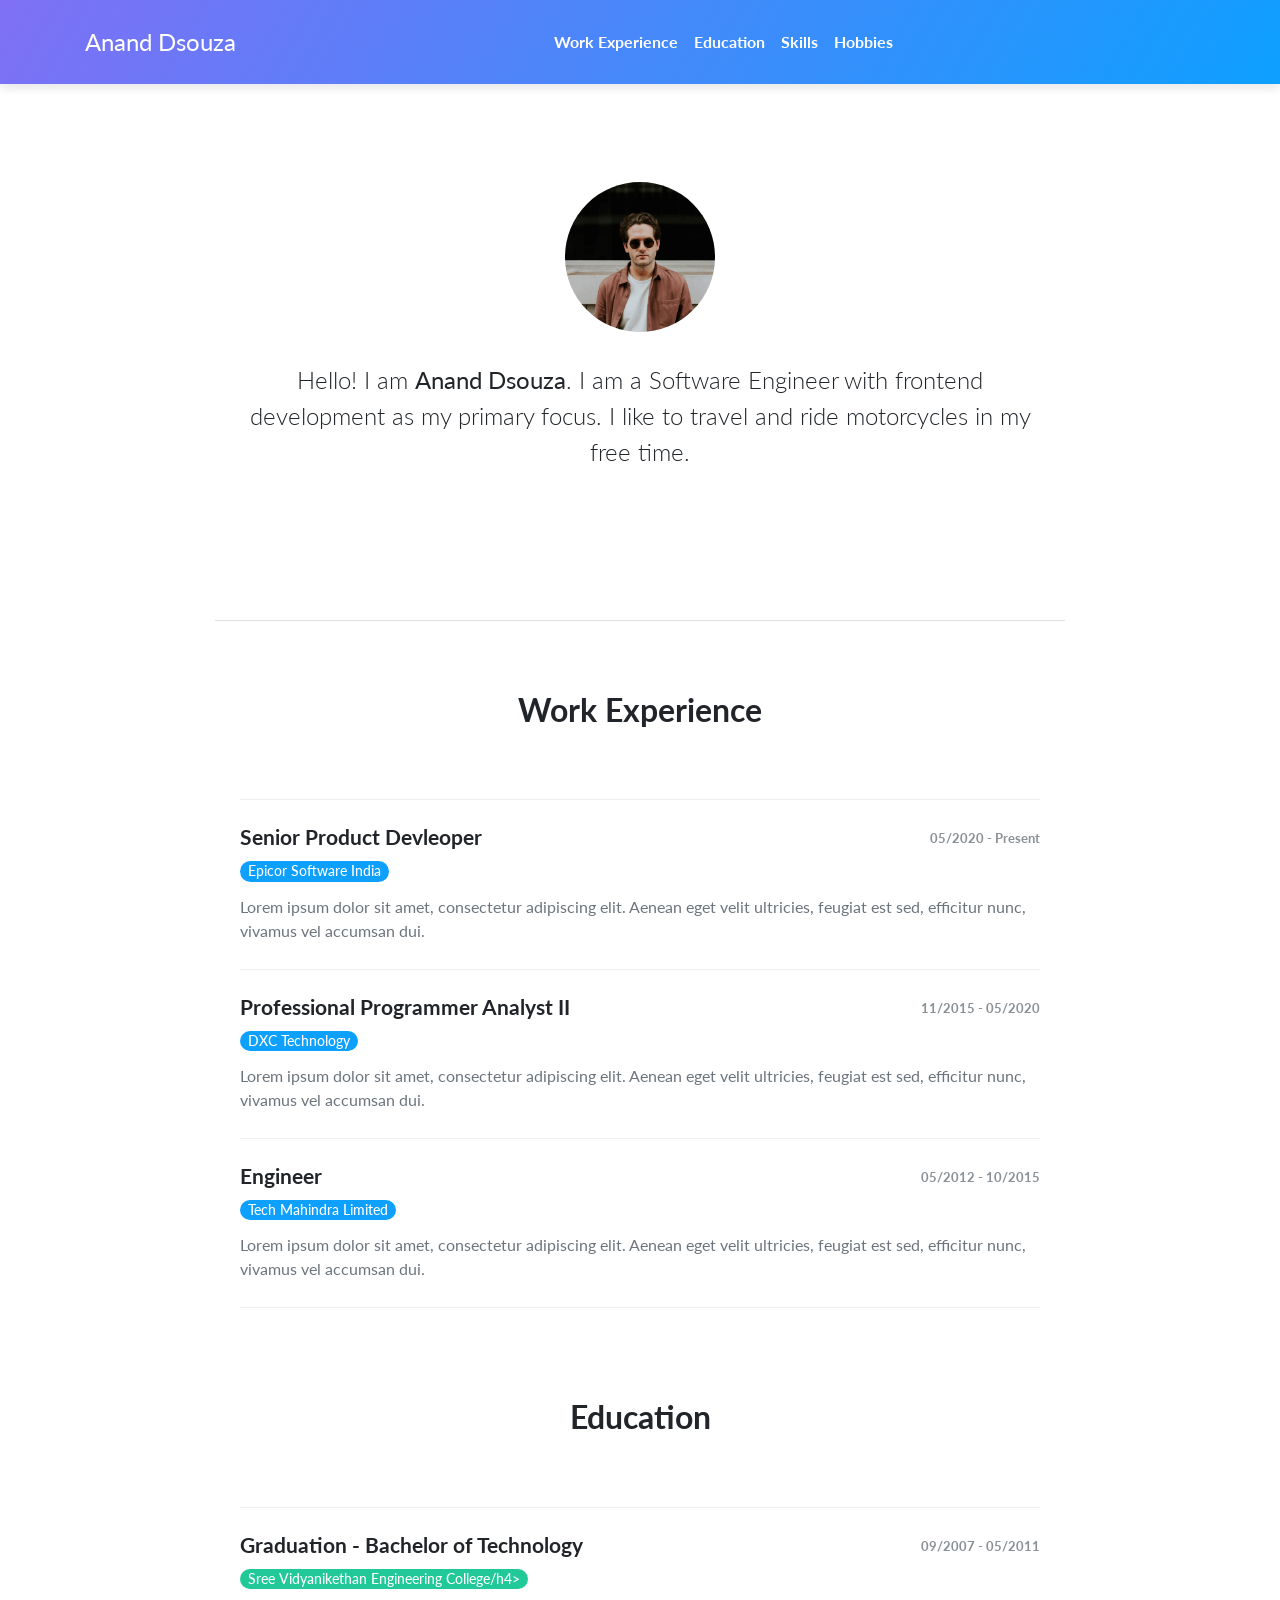
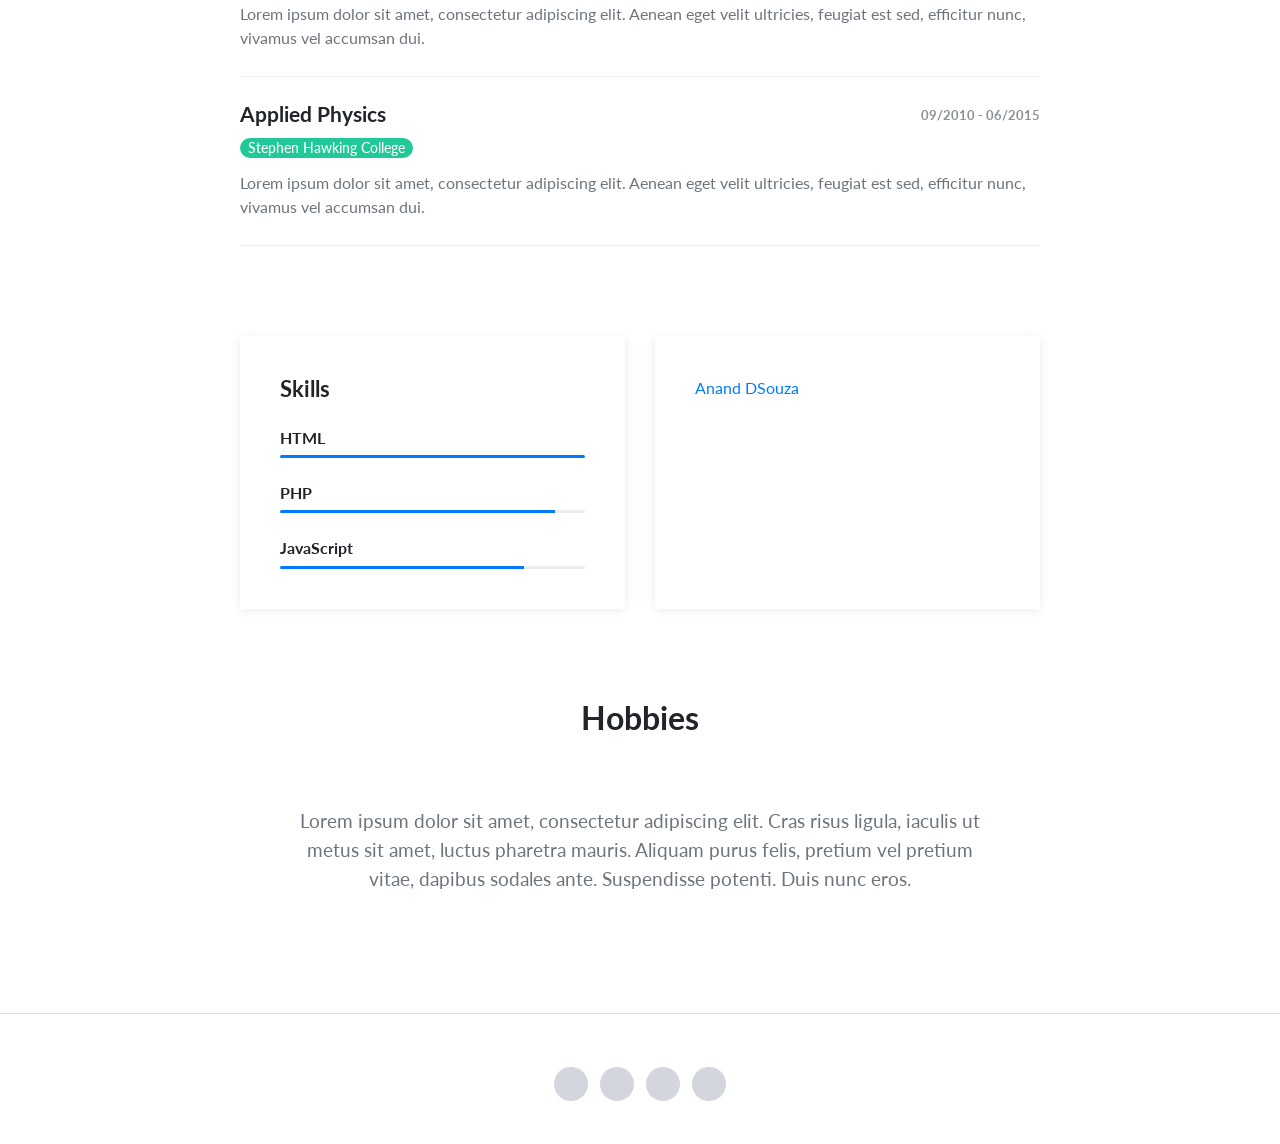
==== cv.html @ 90d42783 "Push initial" ====
<!DOCTYPE html>
<html>
  <head>
    <meta charset="utf-8">
    <meta name="viewport" content="width=device-width, initial-scale=1">
    <title>Anand Dsouza</title>
    <link rel="stylesheet" href="assets/css/bootstrap.min.css">
    <link rel="stylesheet" href="assets/css/ionicons.min.css">
    <link rel="stylesheet" type="text/css" href="assets/css/style.css">
    <script type="text/javascript" src="https://platform.linkedin.com/badges/js/profile.js" async defer></script>
  </head>
  <body>
   <nav class="navbar fixed-top navbar-expand-lg navbar-dark page-navbar gradient">
      <div class="container">
        <a class="navbar-brand logo" href="#">Anand Dsouza</a>
        <button class="navbar-toggler" type="button" data-toggle="collapse" data-target="#navbarNav" aria-controls="navbarNav" aria-expanded="false" aria-label="Toggle navigation">
          <span class="navbar-toggler-icon"></span>
        </button>
        <div class="collapse navbar-collapse" id="navbarNav">
            <ul class="navbar-nav mx-auto">
              <li class="nav-item item">
                <li class="nav-item item">
                  <a class="nav-link" href="#work-experience">Work Experience</a>
                </li>
                <li class="nav-item item">
                    <a class="nav-link" href="#education">Education</a>
                </li>
                <li class="nav-item item">
                  <a class="nav-link" href="#skills">Skills</a>
                </li>
                <li class="nav-item item">
                    <a class="nav-link" href="#hobbies">Hobbies</a>
                </li>
              </li>
            </ul>
          </div>
      </div>
    </nav>
    <main class="page cv-page">
      <section class="cv-block block-intro border-bottom">
        <div class="container">
          <div class="avatar">
            <img class="img-fluid rounded-circle" src="assets/img/avatar.jpg">
          </div>
          <p>Hello! I am <strong>Anand Dsouza</strong>. I am a Software Engineer with frontend development as my primary focus. I like to travel and ride motorcycles in my free time.</p>
        </div>
      </section>
      <section class="cv-block info">
        <div class="container">
          <div class="work-experience group" id="work-experience">
            <h2 class="text-center">Work Experience</h2>
            <div class="item">
              <div class="row">
                <div class="col-md-6">
                  <h3>Senior Product Devleoper</h3>
                  <h4 class="organization">Epicor Software India</h4>
                </div>
                <div class="col-md-6">
                  <time class="period">05/2020 - Present</time>
                </div>
              </div>
              <p class="text-muted">Lorem ipsum dolor sit amet, consectetur adipiscing elit. Aenean eget velit ultricies, feugiat est sed, efficitur nunc, vivamus vel accumsan dui.</p>
            </div>
            <div class="item">
              <div class="row">
                <div class="col-md-6">
                  <h3>Professional Programmer Analyst II</h3>
                  <h4 class="organization">DXC Technology</h4>
                </div>
                <div class="col-md-6">
                  <time class="period">11/2015 - 05/2020</time>
                </div>
              </div>
              <p class="text-muted">Lorem ipsum dolor sit amet, consectetur adipiscing elit. Aenean eget velit ultricies, feugiat est sed, efficitur nunc, vivamus vel accumsan dui.</p>
            </div>
            <div class="item">
              <div class="row">
                <div class="col-md-6">
                  <h3>Engineer</h3>
                  <h4 class="organization">Tech Mahindra Limited</h4>
                </div>
                <div class="col-md-6">
                  <time class="period">05/2012 - 10/2015</time>
                </div>
              </div>
              <p class="text-muted">Lorem ipsum dolor sit amet, consectetur adipiscing elit. Aenean eget velit ultricies, feugiat est sed, efficitur nunc, vivamus vel accumsan dui.</p>
            </div>
          </div>
          <div class="education group" id="education">
            <h2 class="text-center">Education</h2>
            <div class="item">
              <div class="row">
                <div class="col-md-6">
                  <h3>Graduation - Bachelor of Technology</h3>
                  <h4 class="organization">Sree Vidyanikethan Engineering College/h4>
                </div>
                <div class="col-md-6">
                  <time class="period">09/2007 - 05/2011</time>
                </div>
              </div>
              <p class="text-muted">Lorem ipsum dolor sit amet, consectetur adipiscing elit. Aenean eget velit ultricies, feugiat est sed, efficitur nunc, vivamus vel accumsan dui.</p>
            </div>
            <div class="item">
              <div class="row">
                <div class="col-md-6">
                  <h3>Applied Physics</h3>
                  <h4 class="organization">Stephen Hawking College</h4>
                </div>
                <div class="col-md-6">
                  <time class="period">09/2010 - 06/2015</time>
                </div>
              </div>
              <p class="text-muted">Lorem ipsum dolor sit amet, consectetur adipiscing elit. Aenean eget velit ultricies, feugiat est sed, efficitur nunc, vivamus vel accumsan dui.</p>
            </div>
          </div>
          <div class="group" id="skills">
            <div class="row">
              <div class="col-md-6">
                <div class="skills info-card">
                  <h2>Skills</h2>
                  <h3>HTML</h3>
                  <div class="progress">
                    <div class="progress-bar" role="progressbar" aria-valuenow="70"
                    aria-valuemin="0" aria-valuemax="100" style="width:100%">
                    </div>
                  </div>
                  <h3>PHP</h3>
                  <div class="progress">
                    <div class="progress-bar" role="progressbar" aria-valuenow="70"
                    aria-valuemin="0" aria-valuemax="100" style="width:90%">
                    </div>
                  </div>
                  <h3>JavaScript</h3>
                  <div class="progress">
                    <div class="progress-bar" role="progressbar" aria-valuenow="70"
                    aria-valuemin="0" aria-valuemax="100" style="width:80%">
                    </div>
                  </div>
                </div>
              </div>
              <div class="col-md-6">
                <div class="contact-info info-card">
                  <div class="LI-profile-badge"  
                       data-version="v1" 
                       data-size="medium" 
                       data-locale="en_US" 
                       data-type="horizontal" 
                       data-theme="light" 
                       data-vanity="anand-dsouza">
                       <a class="LI-simple-link" href='https://in.linkedin.com/in/anand-dsouza?trk=profile-badge'>Anand DSouza</a>
                    </div>


                  <!-- <h2>Contact Info</h2>
                  <div class="row">
                    <div class="col-1">
                      <i class="ion-android-calendar icon"></i>
                    </div>
                    <div class="col-9">
                      <span>10/10/1990</span>
                    </div>
                  </div>
                  <div class="row">
                    <div class="col-1">
                        <i class="ion-person icon"></i>
                    </div>
                    <div class="col-9">
                      <span>John Smith</span>
                    </div>
                  </div>
                  <div class="row">
                    <div class="col-1">
                      <i class="ion-ios-telephone icon"></i>
                    </div>
                    <div class="col-9">
                      <span>+235 3217 424</span>
                    </div>
                  </div>
                  <div class="row">
                    <div class="col-1">
                      <i class="ion-at icon"></i>
                    </div>
                    <div class="col-9">
                      <span>lorem@email.com</span>
                    </div>
                  </div> -->
                </div>
              </div>
            </div>
          </div>
          <div class="hobbies group" id="hobbies">
            <h2 class="text-center">Hobbies</h2>
            <p class="text-center text-muted">Lorem ipsum dolor sit amet, consectetur adipiscing elit. Cras risus ligula, iaculis ut metus sit amet, luctus pharetra mauris. Aliquam purus felis, pretium vel pretium vitae, dapibus sodales ante. Suspendisse potenti. Duis nunc eros.</p>
          </div>
        </div>
      </section>
      <footer class="page-footer">
        <div class="container">
          <div class="social-icons">
            <a href="#"><i class="ion-social-facebook" title="Facebook"></i></a>
            <a href="#"><i class="ion-social-instagram-outline" title="Instagram"></i></a>
            <a href="#"><i class="ion-social-twitter" title="Twitter"></i></a>
            <a href="#"><i class="ion-social-github" title="Github"></i></a>
          </div>
        </div>
      </footer>
    </main>
  </body>
  <script src="https://code.jquery.com/jquery-3.2.1.min.js"></script>
  <script src="https://maxcdn.bootstrapcdn.com/bootstrap/4.0.0/js/bootstrap.min.js"></script>
  <script src="assets/js/script.js"></script>
</html>
---- assets/css/style.css ----
@import url("https://fonts.googleapis.com/css?family=Lato:300,400");

body{
     font-family: 'Lato', sans-serif;
}

.page-navbar.navbar{
    box-shadow: 0 4px 10px rgba(0, 0, 0, 0.1);
}

.page-navbar .navbar-nav .nav-item a{
    font-weight: bold;
}

.page-navbar.navbar-dark .navbar-nav .nav-link {
    color: #fff;
}

.page-navbar .logo{
    font-size: 1.5rem;
}

.page-navbar.fixed-top + .page{
    padding-top: 62px;
}

.download-template{
    color: #fff;
    background-color: #ed36ad;
    border: none;
    font-weight: bold;
    text-transform: uppercase;
    font-size: 13px;
    padding: 10px 24px;
    border-radius: 40px;
}

.download-template:hover{
    background-color: #fb5ec4;
}

.gradient{
    background: linear-gradient(120deg, #7f70f5, #0ea0ff);
    color: #fff !important;
}

.cv-block{
    padding-bottom: 60px;
    padding-top: 60px;
}

.cv-block.block-intro{
    text-align: center;
    max-width: 850px;
    margin: auto;
}

.cv-block.block-intro .about-me{
    max-width: 800px;
    margin: auto;
}

.cv-block.block-intro p{
    font-size: 1.5em;
    font-weight: 300;
    margin-bottom: 30px;
}

.cv-block.block-intro .btn {
  padding: 0.375rem 1rem;
  border-radius: 2em;
 }

.cv-block.block-intro .avatar{
    width: 150px;
    height: 150px;
    background-size: cover;
    background-repeat: no-repeat;
    margin: auto;
    border-radius: 100px;
    margin-bottom: 30px;
}

.cv-block.info{
    padding-top: 70px;
}

.cv-block.info h2{
    font-weight: bold;
    margin-bottom: 70px;
}

.cv-block.info h3{
    font-size: 1.3rem;
}

.cv-block.info .group{
    max-width: 800px;
    margin: auto;
}

.cv-block.info .group:not(:first-child){
    margin-top: 90px;
}

.cv-block.info .group .period{
    font-size: 0.8rem;
    float: none;
    font-weight: bold;
    margin-top: 4px;
    color: #6c757d;
    opacity: 0.8;
}

.cv-block.info .group .organization{
    font-size: 0.85em;
    background-color: #0ea0ff;
    display: inline-block;
    color: #fff;
    padding: 2px 8px;
    border-radius: 2em;
}

.cv-block.info .education.group .organization{
    background-color: #20c997; 
}

.cv-block.info .group .item{
    padding-bottom: 10px;
    margin-bottom: 25px;
    border-bottom: 1px solid #eee;
}

.cv-block.info .group h2 + .item{
    padding-top:25px;
    border-top: 1px solid #eee;
}

.cv-block.info .group .item .row{
    margin-bottom: 5px;
}

.cv-block.info .work-experience h3,
.cv-block.info .education h3{
    font-weight: bold;
}

.cv-block .info-card{
    padding: 40px;
    box-shadow: 0px 2px 10px rgba(0, 0, 0, 0.075);
    height: 100%;
}

.cv-block .info-card h2{
    margin-top: 0;
    margin-bottom: 24px !important;
    font-size: 1.4rem;
}

.cv-block .info-card.skills h3{
    margin-top: 25px;
    font-size: 1rem;
    font-weight: bold;
}

.cv-block .info-card.skills .progress{
    height: 3px;
}

.cv-block .info-card.contact-info .icon{
    font-size: 1.3em;
    color: #c9c9c9;
    position: relative;
    bottom: 4px;
}

.cv-block.info .hobbies p{
    max-width: 700px;
    margin: auto;
    font-size: 1.2em;
}

.page-footer{
    padding-top: 32px;
    border-top: 1px solid #ddd;
    text-align: center;
    padding-bottom: 20px;
}

.page-footer a{
    display: inline-block;
    margin: 0px 10px;
    color: #282b2d;
    font-size: 18px;
}

.page-footer .links{
    display: inline-block;
}

.page-footer .social-icons{
    margin-top: 20px;
    margin-bottom: 16px;
}

.page-footer .social-icons a{
    font-size: 18px;
    margin: 0 3px;
    color: #ffffff;
    border: 1px solid;
    opacity: 0.75;
    border-radius: 50%;
    width: 36px;
    display: inline-block;
    height: 36px;
    text-align: center;
    background-color: #c5c9d2;
    line-height: 34px;
}

.page-footer .social-icons a:hover{
    opacity: 1;
}

@media (min-width: 768px) {

    .cv-block {
        padding-bottom: 120px;
        padding-top: 120px; 
    }

    .cv-block.info .group .period {
        float: right; 
    }
}

@media (min-width: 576px){
    .navbar {
        padding-top: 1.2rem;
        padding-bottom:1.2rem;
    }

    .portfolio-navbar.fixed-top + .page{
        padding-top: 6rem;
    }
}
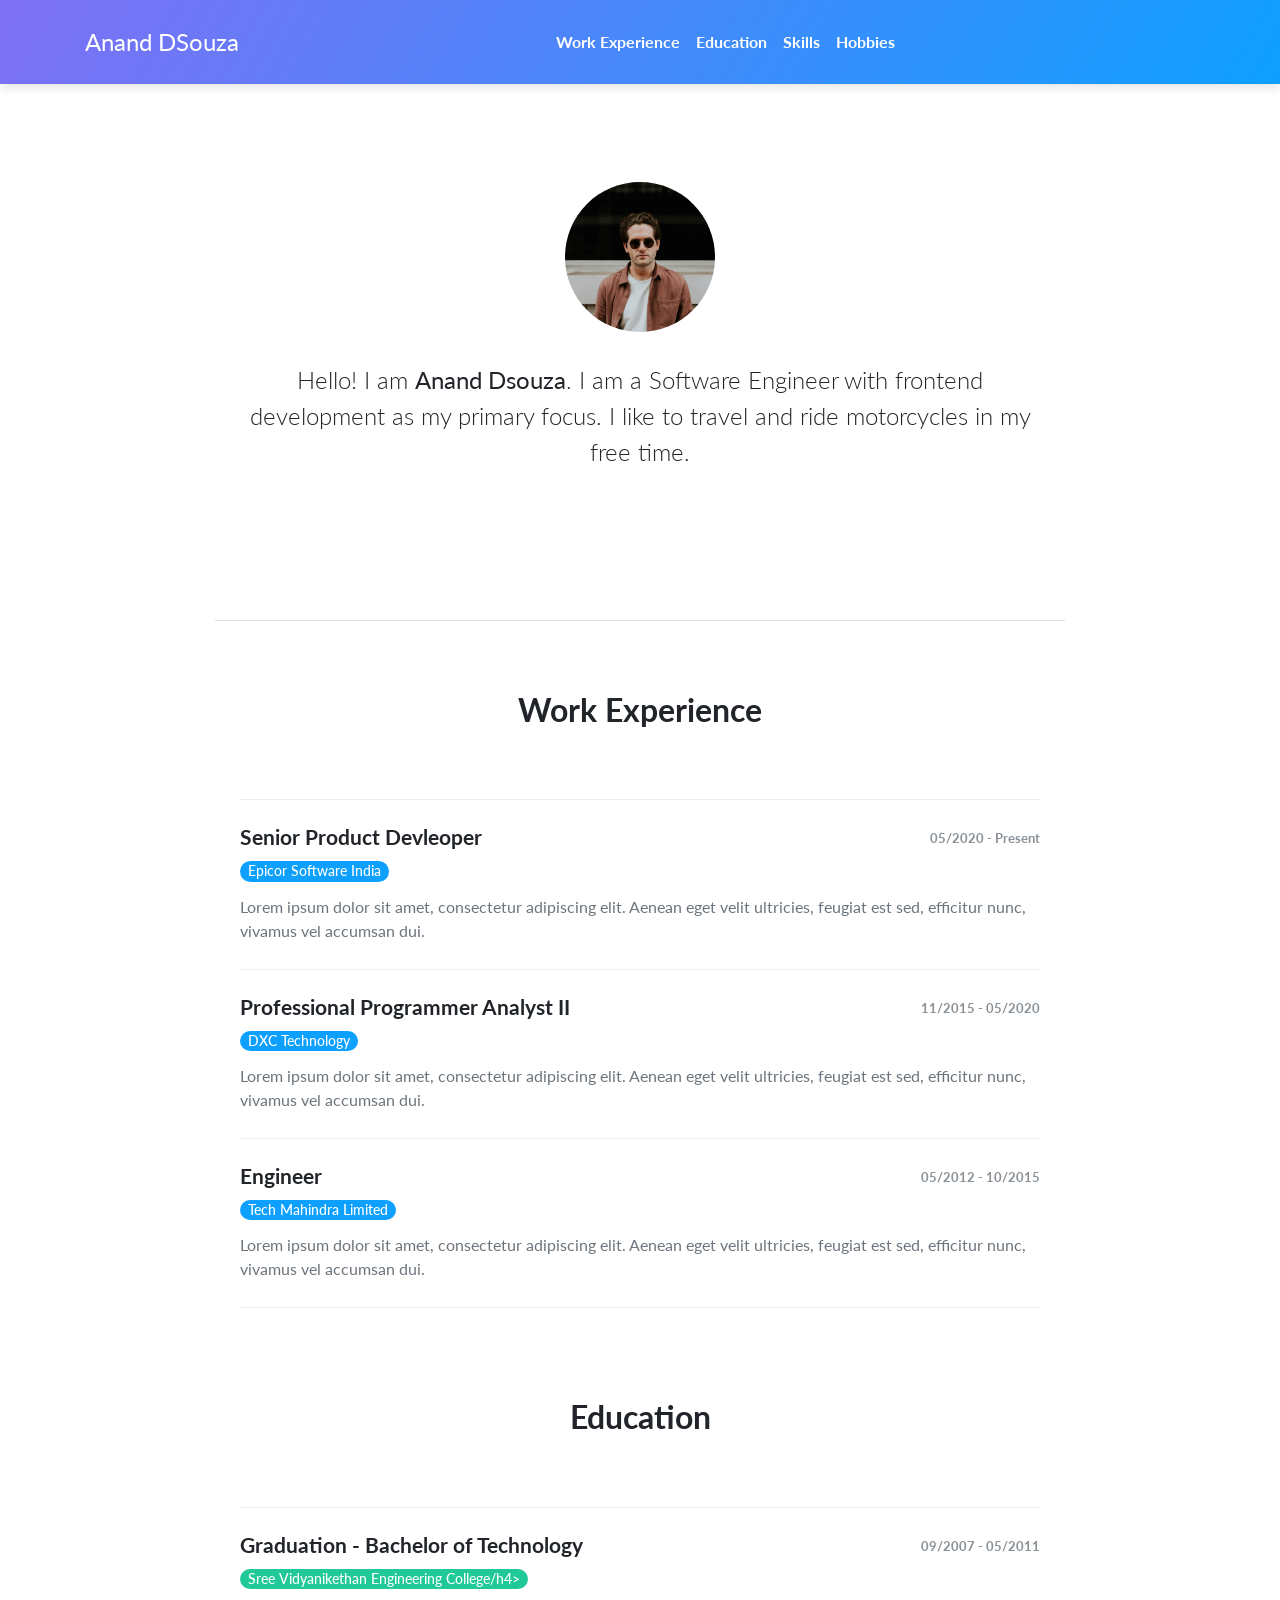
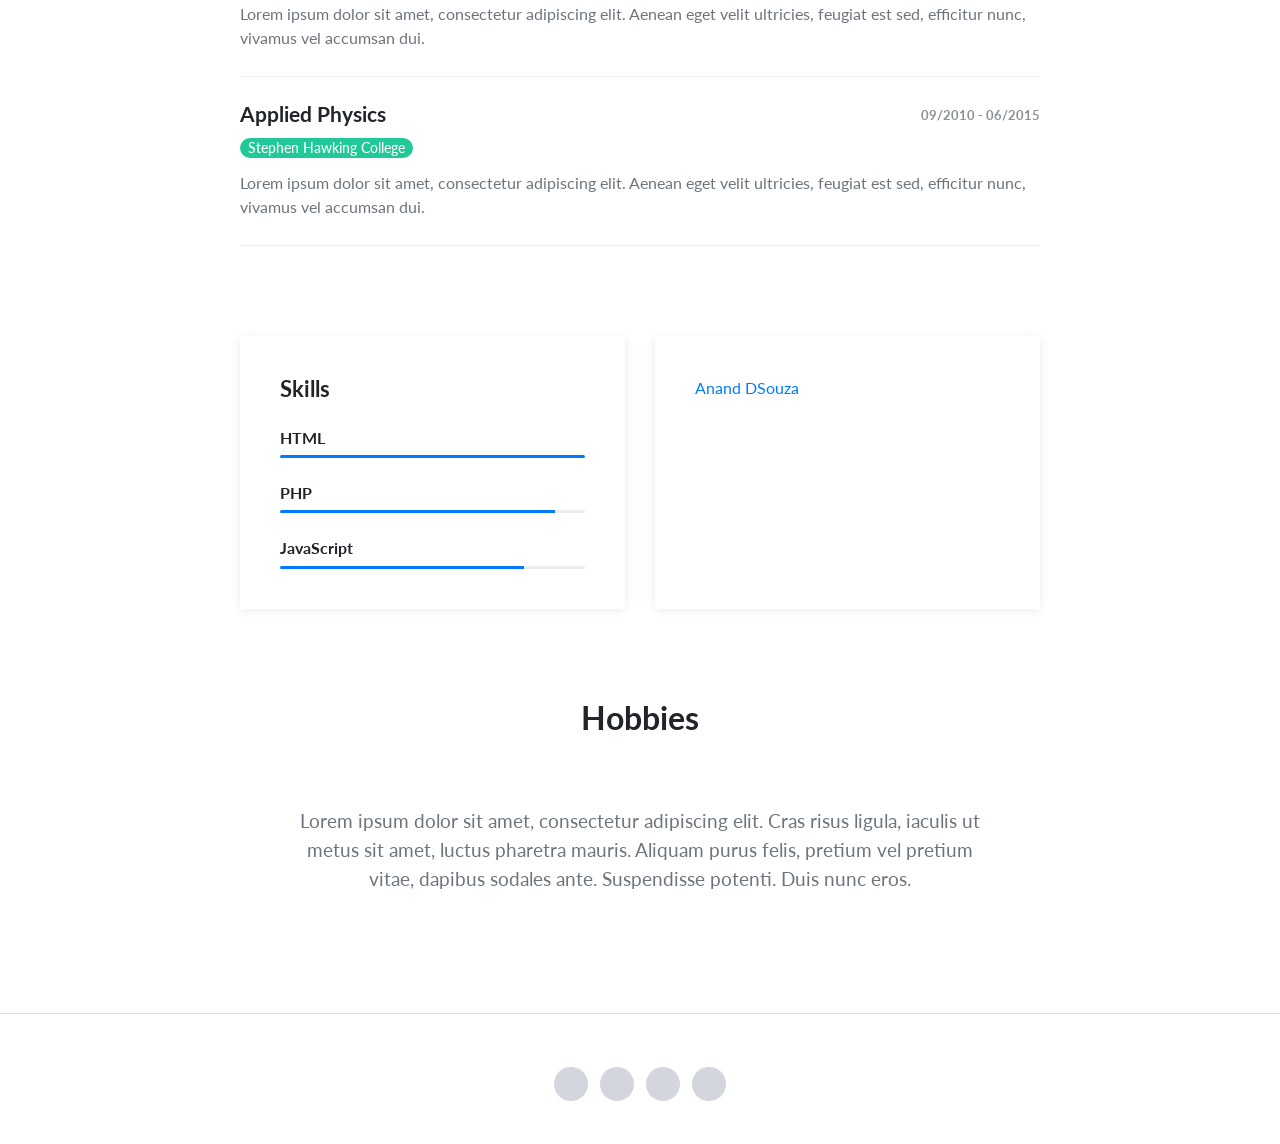
==== commit c505f120: "Title Change" ====
--- a/cv.html
+++ b/cv.html
@@ -3,16 +3,16 @@
   <head>
     <meta charset="utf-8">
     <meta name="viewport" content="width=device-width, initial-scale=1">
-    <title>Anand Dsouza</title>
-    <link rel="stylesheet" href="assets/css/bootstrap.min.css">
-    <link rel="stylesheet" href="assets/css/ionicons.min.css">
-    <link rel="stylesheet" type="text/css" href="assets/css/style.css">
+    <title>Anand DSouza</title>
+    <link rel="stylesheet" href="../assets/css/bootstrap.min.css">
+    <link rel="stylesheet" href="../assets/css/ionicons.min.css">
+    <link rel="stylesheet" type="text/css" href="../assets/css/style.css">
     <script type="text/javascript" src="https://platform.linkedin.com/badges/js/profile.js" async defer></script>
   </head>
   <body>
    <nav class="navbar fixed-top navbar-expand-lg navbar-dark page-navbar gradient">
       <div class="container">
-        <a class="navbar-brand logo" href="#">Anand Dsouza</a>
+        <a class="navbar-brand logo" href="#">Anand DSouza</a>
         <button class="navbar-toggler" type="button" data-toggle="collapse" data-target="#navbarNav" aria-controls="navbarNav" aria-expanded="false" aria-label="Toggle navigation">
           <span class="navbar-toggler-icon"></span>
         </button>
